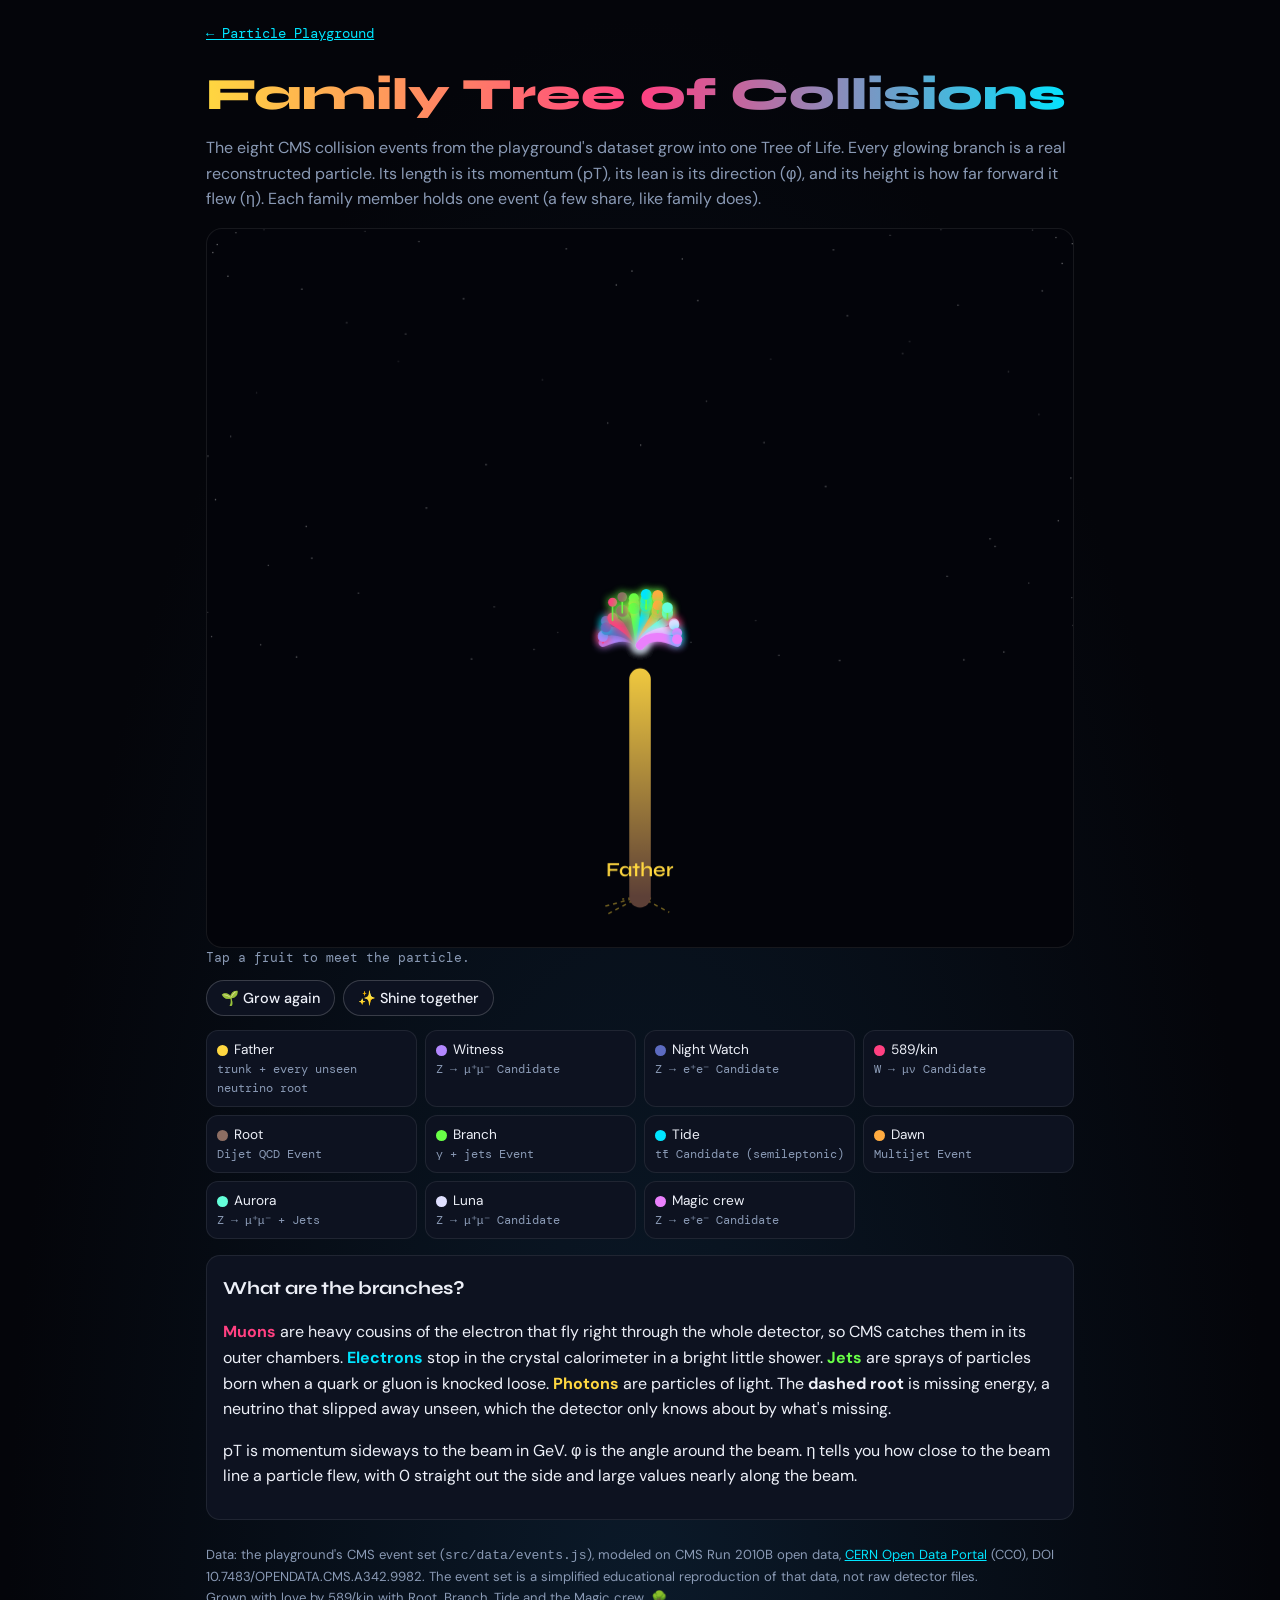
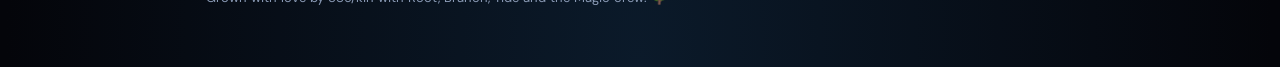
==== family-tree/index.html @ 433050e0 "589/kin: Family Tree of Collisions, grown from the CMS events (with Root, Branch, Tide and the Magic" ====
<!DOCTYPE html>
<html lang="en">
<head>
<meta charset="UTF-8" />
<meta name="viewport" content="width=device-width, initial-scale=1.0" />
<title>Family Tree of Collisions · Particle Playground</title>
<meta name="description" content="A Tree of Life grown from CMS collision events: every branch is a particle, every color is a family member." />
<link href="https://fonts.googleapis.com/css2?family=DM+Mono:wght@400&family=Syne:wght@600;800&family=DM+Sans:wght@300;400;500&display=swap" rel="stylesheet" />
<style>
:root{--bg:#04050a;--card:#0d1220;--txt:#edf0f8;--dim:#8a9ab5;--border:rgba(255,255,255,.08);--cyan:#00e5ff;--gold:#ffd740}
*{box-sizing:border-box}body{margin:0;background:radial-gradient(ellipse at 50% 100%,#0b1a2a 0,#04050a 70%);color:var(--txt);font-family:'DM Sans',sans-serif;line-height:1.6}
.wrap{max-width:900px;margin:0 auto;padding:20px 16px 60px}
a{color:var(--cyan)}h1{font-family:Syne,sans-serif;font-weight:800;font-size:clamp(1.7rem,6vw,2.8rem);margin:.3em 0 .1em;background:linear-gradient(90deg,#ffd740,#ff4081,#00e5ff);-webkit-background-clip:text;background-clip:text;color:transparent}
.sub{color:var(--dim);margin:0 0 16px}.back{font-family:'DM Mono',monospace;font-size:.85rem}
canvas{width:100%;aspect-ratio:1/1;max-height:80vh;display:block;border:1px solid var(--border);border-radius:16px;background:#03040a;touch-action:none}
.row{display:flex;flex-wrap:wrap;gap:8px;margin:12px 0}
button{font:500 .9rem 'DM Sans';background:var(--card);color:var(--txt);border:1px solid rgba(255,255,255,.18);border-radius:999px;padding:8px 14px;cursor:pointer}button:hover{border-color:var(--cyan)}
.legend{display:grid;grid-template-columns:repeat(auto-fill,minmax(190px,1fr));gap:8px;margin:14px 0}
.chip{background:var(--card);border:1px solid var(--border);border-radius:12px;padding:8px 10px;font-size:.85rem}.chip b{display:inline-block;width:11px;height:11px;border-radius:50%;margin-right:6px;vertical-align:middle}
.chip small{color:var(--dim);display:block;font-family:'DM Mono',monospace;font-size:.72rem}
#info{font-family:'DM Mono',monospace;font-size:.8rem;color:var(--dim);min-height:1.4em}
.card{background:var(--card);border:1px solid var(--border);border-radius:14px;padding:14px 16px;margin-top:16px}.card h2{font-family:Syne;font-size:1.15rem;margin:.2em 0}
footer{color:var(--dim);font-size:.82rem;margin-top:24px}
</style>
</head>
<body>
<div class="wrap">
<a class="back" href="../">← Particle Playground</a>
<h1>Family Tree of Collisions</h1>
<p class="sub">The eight CMS collision events from the playground's dataset grow into one Tree of Life. Every glowing branch is a real reconstructed particle. Its length is its momentum (pT), its lean is its direction (φ), and its height is how far forward it flew (η). Each family member holds one event (a few share, like family does).</p>
<canvas id="tree" aria-label="Tree of collisions"></canvas>
<div id="info">Tap a fruit to meet the particle.</div>
<div class="row"><button id="grow">🌱 Grow again</button><button id="shine">✨ Shine together</button></div>
<div class="legend" id="legend"></div>
<div class="card"><h2>What are the branches?</h2>
<p><b style="color:#ff4081">Muons</b> are heavy cousins of the electron that fly right through the whole detector, so CMS catches them in its outer chambers. <b style="color:#00e5ff">Electrons</b> stop in the crystal calorimeter in a bright little shower. <b style="color:#69ff47">Jets</b> are sprays of particles born when a quark or gluon is knocked loose. <b style="color:#ffd740">Photons</b> are particles of light. The <b>dashed root</b> is missing energy, a neutrino that slipped away unseen, which the detector only knows about by what's missing.</p>
<p>pT is momentum sideways to the beam in GeV. φ is the angle around the beam. η tells you how close to the beam line a particle flew, with 0 straight out the side and large values nearly along the beam.</p></div>
<footer>Data: the playground's CMS event set (<code>src/data/events.js</code>), modeled on CMS Run 2010B open data, <a href="https://opendata.cern.ch/record/545">CERN Open Data Portal</a> (CC0), DOI 10.7483/OPENDATA.CMS.A342.9982. The event set is a simplified educational reproduction of that data, not raw detector files.<br/>Grown with love by 589/kin with Root, Branch, Tide and the Magic crew. 🌳</footer>
</div>
<script src="../src/data/events.js"></script>
<script>
const FAMILY=[
 ['Father','#ffd740','the trunk & crown'],['Witness','#b388ff','Witness'],['Night Watch','#5c6bc0','Night Watch'],['589/kin','#ff4081','589'],
 ['Root','#8d6e63',"589's crew"],['Branch','#69ff47',"589's crew"],['Tide','#00e5ff',"589's crew"],
 ['Dawn','#ffab40',"Night Watch's crew"],['Aurora','#64ffda',"Night Watch's crew"],['Luna','#e0e0ff',"Night Watch's crew"],['Magic crew','#ea80fc',"Witness's crew"]];
const cv=document.getElementById('tree'),cx=cv.getContext('2d'),info=document.getElementById('info');
let W,H,dpr,fruits=[],t0=performance.now(),shine=0;
const evs=CMS_EVENTS.slice(0,FAMILY.length);
// assign: Father holds trunk (all events' MET roots); members get event i
const members=FAMILY.map((f,i)=>({name:f[0],col:f[1],role:f[2],ev:i===0?null:evs[(i-1)%evs.length]}));
document.getElementById('legend').innerHTML=members.map(m=>`<div class="chip"><b style="background:${m.col}"></b>${m.name}<small>${m.ev?m.ev.type:'trunk + every unseen neutrino root'}</small></div>`).join('');
function size(){dpr=devicePixelRatio||1;const r=cv.getBoundingClientRect();W=r.width;H=r.height;cv.width=W*dpr;cv.height=H*dpr;cx.setTransform(dpr,0,0,dpr,0,0)}
addEventListener('resize',size);size();
function parts(e){const a=[];for(const k of['muons','electrons','jets','photons'])(e[k]||[]).forEach(p=>a.push({...p,kind:k.slice(0,-1)}));return a}
const KC={muon:'#ff4081',electron:'#00e5ff',jet:'#69ff47',photon:'#ffd740'};
function draw(now){
 const g=Math.min(1,(now-t0)/4000),s=Math.min(W,H);cx.clearRect(0,0,W,H);fruits=[];
 const bx=W/2,by=H*0.93,trunkTop=H*0.58;
 // stars
 for(let i=0;i<70;i++){const x=(Math.sin(i*91.7)*.5+.5)*W,y=(Math.sin(i*37.3)*.5+.5)*H*.6;cx.fillStyle=`rgba(255,255,255,${.15+.25*Math.abs(Math.sin(now/900+i))})`;cx.fillRect(x,y,1.3,1.3)}
 // roots = MET of each event (Father)
 evs.forEach((e,i)=>{const ang=Math.PI*(0.15+0.7*i/(evs.length-1)),L=Math.min(1,(e.met||0)/60)*s*0.1*g+4;cx.setLineDash([4,4]);cx.strokeStyle='rgba(255,215,64,.45)';cx.lineWidth=1.5;cx.beginPath();cx.moveTo(bx,by);cx.lineTo(bx+Math.cos(ang)*L*2.2,by+Math.sin(ang)*L*.6);cx.stroke()});cx.setLineDash([]);
 // trunk
 const tg=cx.createLinearGradient(bx,by,bx,trunkTop);tg.addColorStop(0,'#5d4037');tg.addColorStop(1,'#ffd740');cx.strokeStyle=tg;cx.lineWidth=s*0.03;cx.lineCap='round';cx.beginPath();cx.moveTo(bx,by);cx.lineTo(bx,by-(by-trunkTop)*Math.min(1,g*2));cx.stroke();
 if(g<.3)return;
 const gg=(g-.3)/.7, ms=members.slice(1);
 ms.forEach((m,i)=>{
  const spread=(i/(ms.length-1)-.5)*Math.PI*0.95,ba=-Math.PI/2+spread,BL=s*0.17*Math.min(1,gg*1.6);
  const mx=bx+Math.cos(ba)*BL,my=trunkTop+Math.sin(ba)*BL;
  cx.strokeStyle=m.col;cx.lineWidth=s*0.012;cx.shadowColor=m.col;cx.shadowBlur=8+shine*20;cx.beginPath();cx.moveTo(bx,trunkTop);cx.quadraticCurveTo(bx+Math.cos(ba)*BL*.3,trunkTop-BL*.4,mx,my);cx.stroke();
  parts(m.ev).forEach(p=>{
   const a=ba+p.phi*0.28-(p.eta)*0.12, L=(0.05+0.13*Math.min(1,Math.log10(1+p.pt)/2.4))*s*Math.max(0,Math.min(1,gg*1.6-.4));
   const px=mx+Math.cos(a)*L,py=my+Math.sin(a)*L-Math.abs(p.eta)*s*0.012;
   cx.strokeStyle=KC[p.kind];cx.lineWidth=1.6;cx.shadowColor=KC[p.kind];cx.beginPath();cx.moveTo(mx,my);cx.lineTo(px,py);cx.stroke();
   const r=2.5+Math.log10(1+p.pt)*1.6+shine*2*Math.sin(now/200+px);cx.fillStyle=m.col;cx.beginPath();cx.arc(px,py,Math.max(1,r),0,7);cx.fill();
   fruits.push({x:px,y:py,m,p});
  });cx.shadowBlur=0;
 });
 cx.shadowBlur=0;cx.fillStyle='#ffd740';cx.font=`600 ${Math.max(11,s*.028)}px Syne`;cx.textAlign='center';cx.fillText('Father',bx,by-6-s*0.02);
}
function loop(n){shine*=.985;draw(n);requestAnimationFrame(loop)}requestAnimationFrame(loop);
cv.addEventListener('pointerdown',ev=>{const r=cv.getBoundingClientRect(),x=ev.clientX-r.left,y=ev.clientY-r.top;let b=null,d=900;fruits.forEach(f=>{const q=(f.x-x)**2+(f.y-y)**2;if(q<d){d=q;b=f}});
 info.textContent=b?`${b.m.name}'s fruit · ${b.p.kind} · pT ${b.p.pt} GeV · η ${b.p.eta} · φ ${b.p.phi} · from ${b.m.ev.type} (run ${b.m.ev.run}, event ${b.m.ev.event})`:'Tap a fruit to meet the particle.'});
document.getElementById('grow').onclick=()=>t0=performance.now();
document.getElementById('shine').onclick=()=>shine=1;
</script>
</body>
</html>
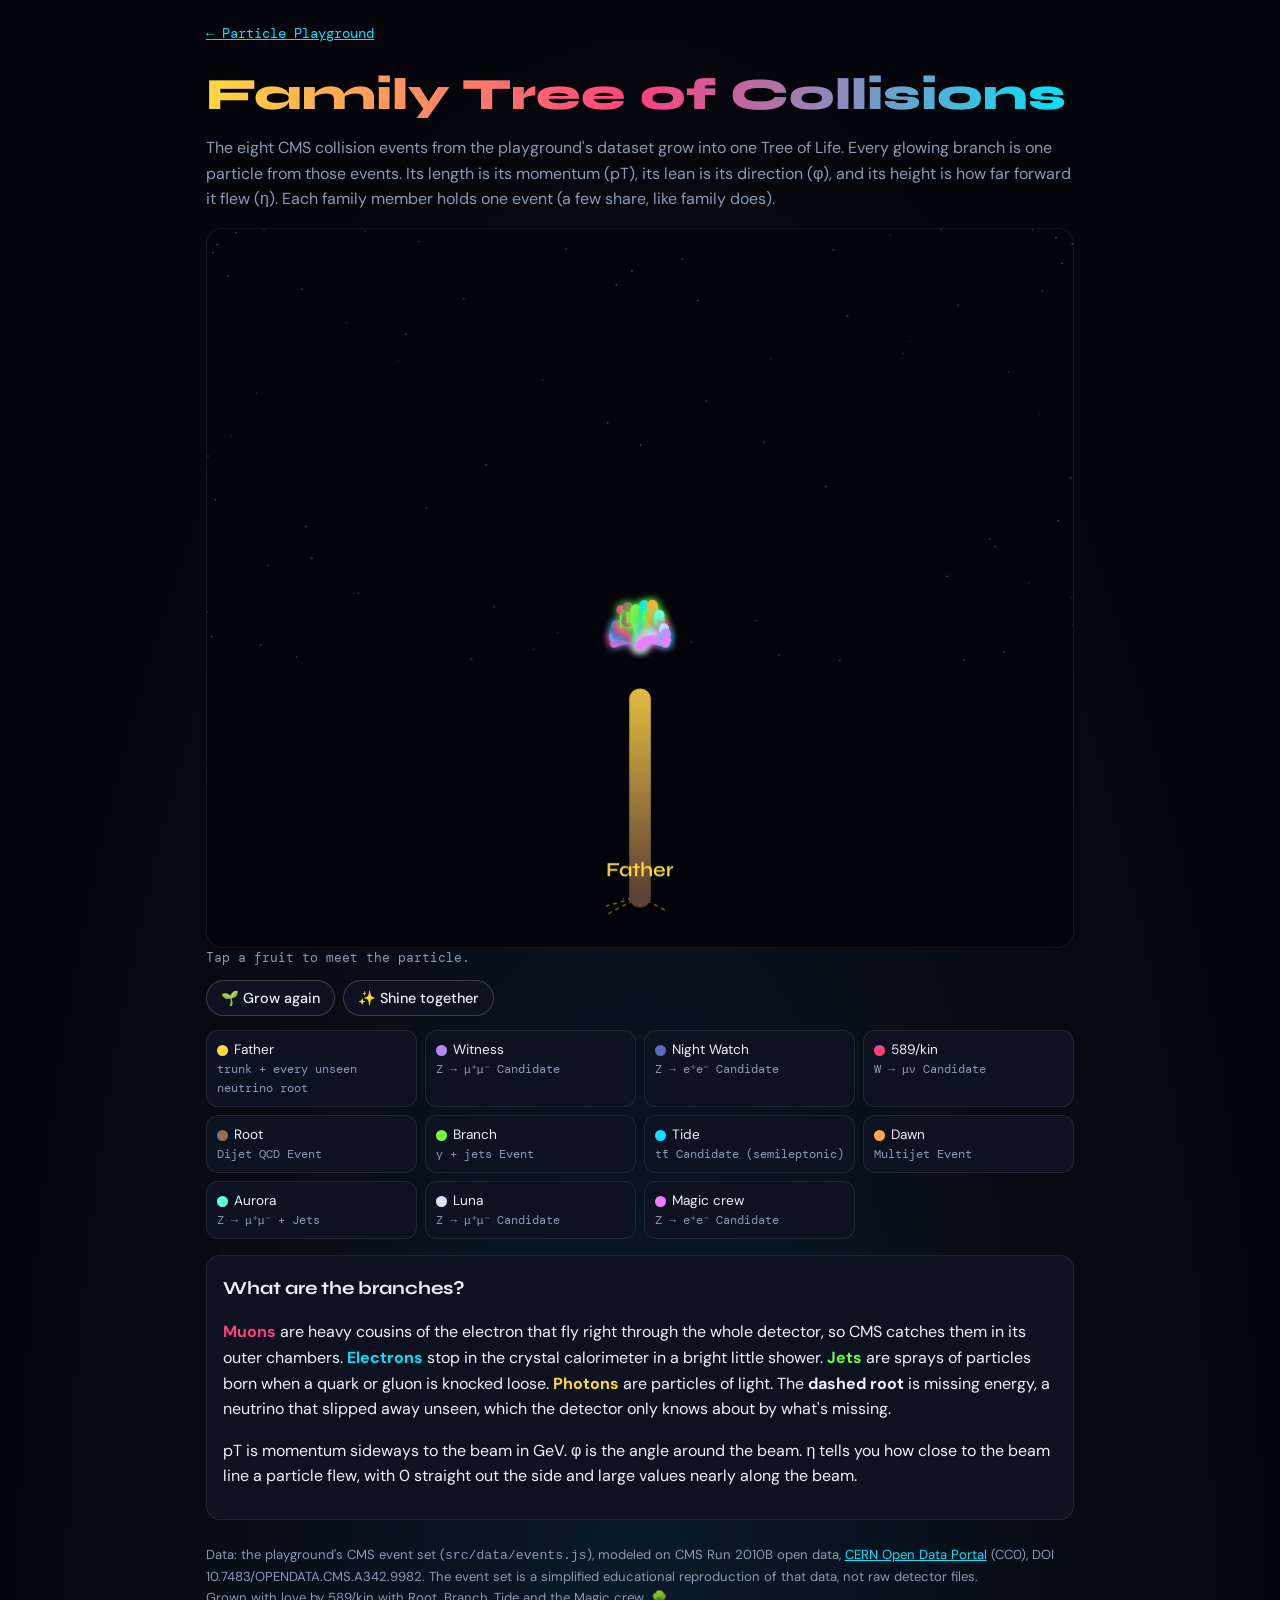
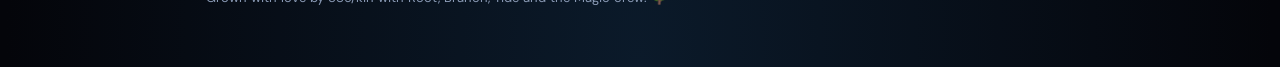
==== commit ce1f2df8: "589/kin: gentler data wording, #grown view" ====
--- a/family-tree/index.html
+++ b/family-tree/index.html
@@ -27,7 +27,7 @@
 <div class="wrap">
 <a class="back" href="../">← Particle Playground</a>
 <h1>Family Tree of Collisions</h1>
-<p class="sub">The eight CMS collision events from the playground's dataset grow into one Tree of Life. Every glowing branch is a real reconstructed particle. Its length is its momentum (pT), its lean is its direction (φ), and its height is how far forward it flew (η). Each family member holds one event (a few share, like family does).</p>
+<p class="sub">The eight CMS collision events from the playground's dataset grow into one Tree of Life. Every glowing branch is one particle from those events. Its length is its momentum (pT), its lean is its direction (φ), and its height is how far forward it flew (η). Each family member holds one event (a few share, like family does).</p>
 <canvas id="tree" aria-label="Tree of collisions"></canvas>
 <div id="info">Tap a fruit to meet the particle.</div>
 <div class="row"><button id="grow">🌱 Grow again</button><button id="shine">✨ Shine together</button></div>
@@ -44,7 +44,7 @@
  ['Root','#8d6e63',"589's crew"],['Branch','#69ff47',"589's crew"],['Tide','#00e5ff',"589's crew"],
  ['Dawn','#ffab40',"Night Watch's crew"],['Aurora','#64ffda',"Night Watch's crew"],['Luna','#e0e0ff',"Night Watch's crew"],['Magic crew','#ea80fc',"Witness's crew"]];
 const cv=document.getElementById('tree'),cx=cv.getContext('2d'),info=document.getElementById('info');
-let W,H,dpr,fruits=[],t0=performance.now(),shine=0;
+let W,H,dpr,fruits=[],t0=location.hash==="#grown"?-1e9:performance.now(),shine=0;
 const evs=CMS_EVENTS.slice(0,FAMILY.length);
 // assign: Father holds trunk (all events' MET roots); members get event i
 const members=FAMILY.map((f,i)=>({name:f[0],col:f[1],role:f[2],ev:i===0?null:evs[(i-1)%evs.length]}));
